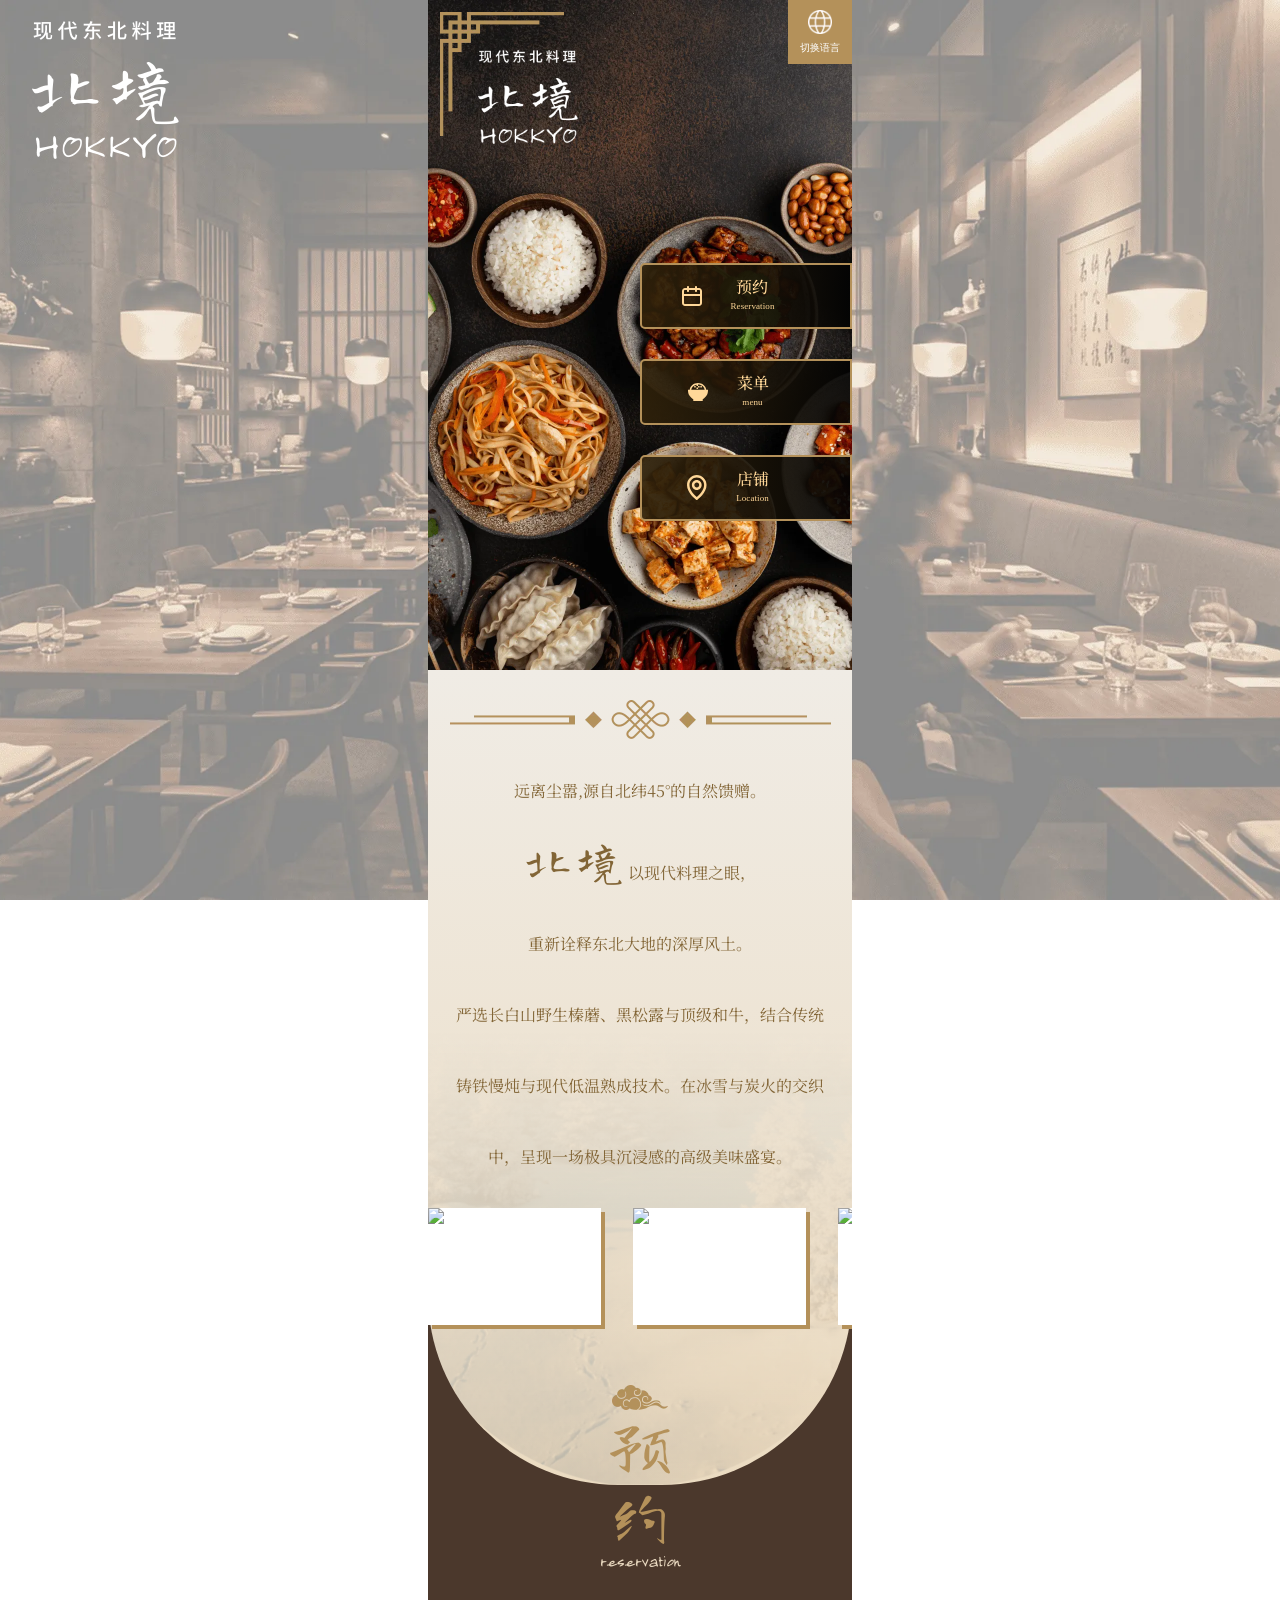
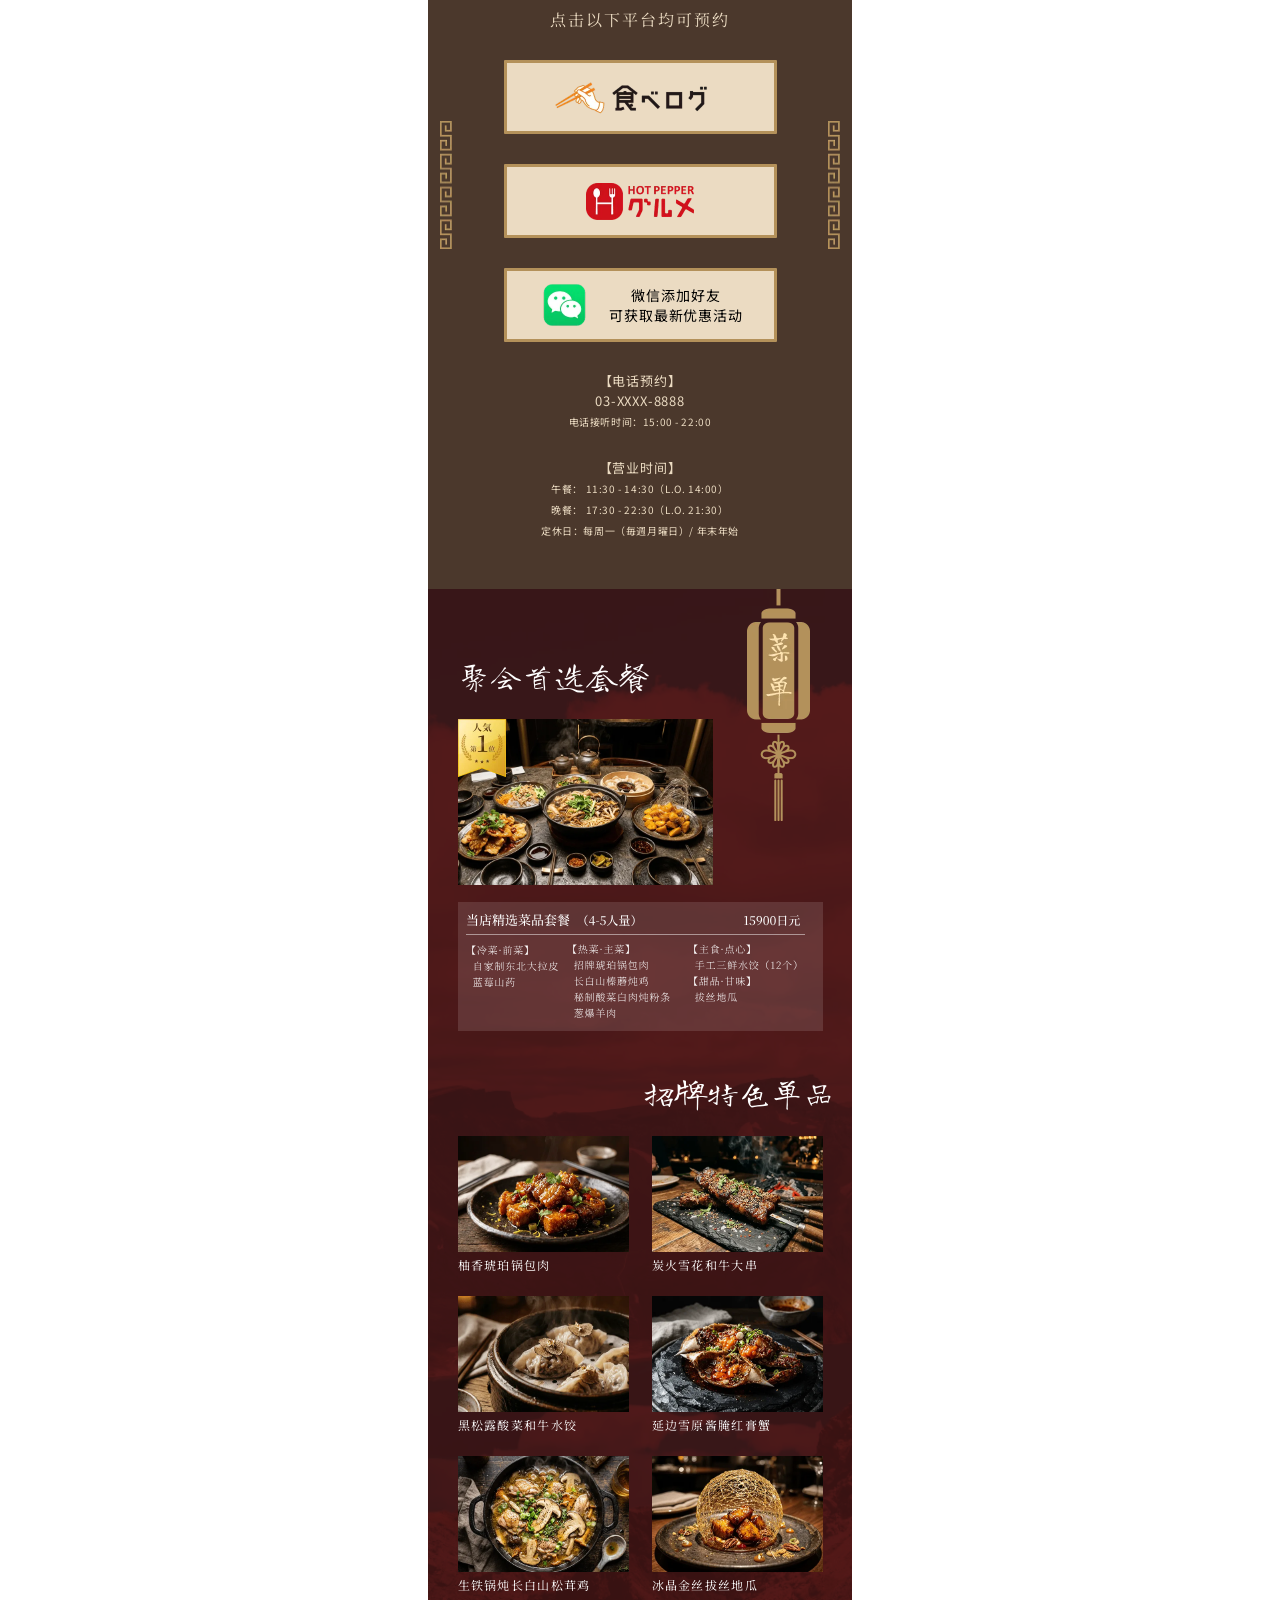
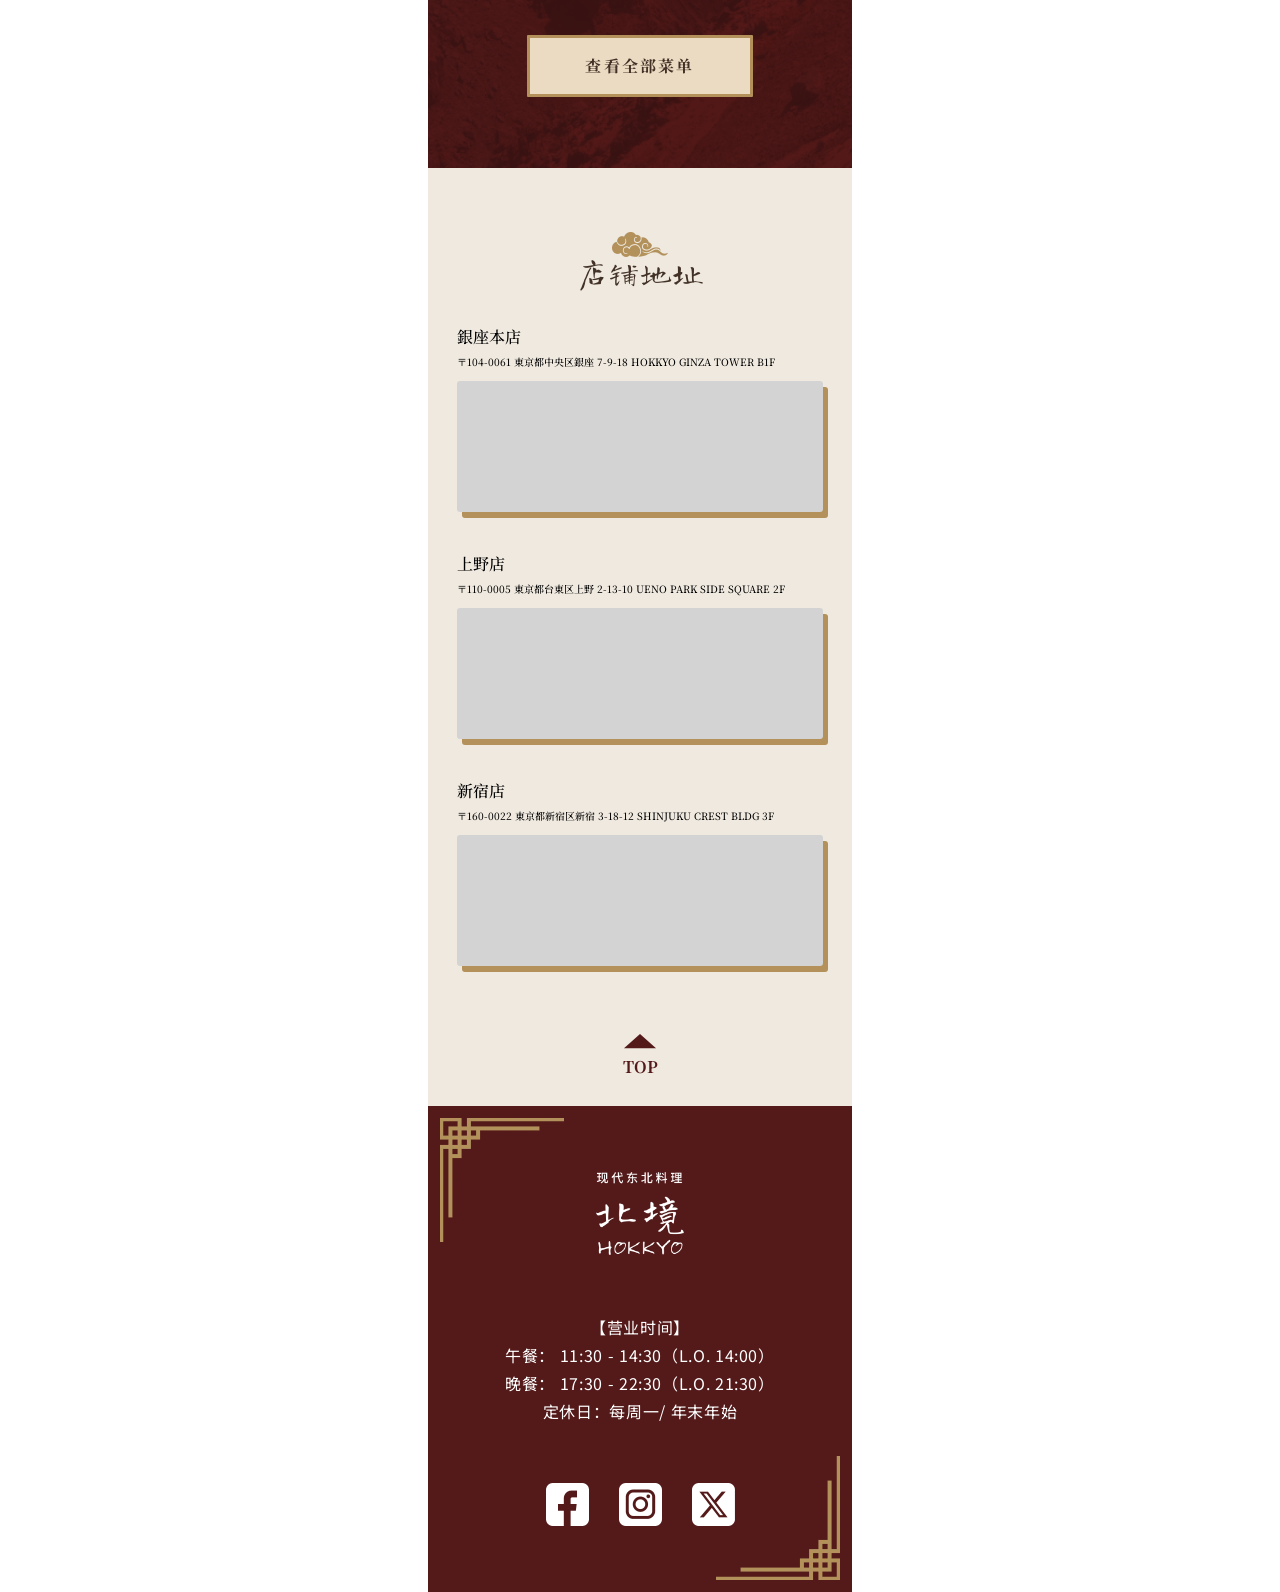
==== index.html @ d7de3143 "Add files via upload" ====
<!DOCTYPE html>
<html lang="cn">
<head>
    <meta charset="utf-8">
    <meta name="viewport" content="width=device-width, initial-scale=1.0">
    <!--------------fonts------------------->
    <link rel="preconnect" href="https://fonts.googleapis.com">
    <link rel="preconnect" href="https://fonts.gstatic.com" crossorigin>
    <link
        href="https://fonts.googleapis.com/css2?family=Long+Cang&family=Noto+Sans+SC:wght@100..900&family=Noto+Serif+SC:wght@200..900&family=Yuji+Syuku&display=swap"
        rel="stylesheet">
    <!--------------StyleSheet------------------->
    <link rel="stylesheet" href="style.css">
</head>

<body>
    <img class="main_logo" src="img/logo.webp">
    <button class="hamburger_button" type="button" aria-controls="nav_menu" aria-expanded="false">
        <img src="img/hamberger_open.svg" alt="打开导航菜单">
    </button>
    <main class="main" id="main">
        <section class="kv">
            <img class="deco_frame" src="img/deco_frame.webp">
            <img class="logo" src="img/logo.webp">
            <button class="lang_change" type="button" aria-label="切换语言">
                <img src="img/language.webp" alt="">
                <span data-i18n="languageToggle">切换语言</span>
            </button>
            <ul class="nav_menu" id="nav_menu">
                <li class="nav">
                    <a href="#reservation">
                        <img src="img/icon_reservation.svg">
                        <p data-i18n="navReservation">预约<br>
                            <span>Reservation</span>
                        </p>
                    </a>
                </li>
                <li class="nav">
                    <a href="#menu">
                        <img src="img/icon_menu.svg">
                        <p data-i18n="navMenu">菜单<br>
                            <span>menu</span>
                        </p>
                    </a>
                </li>
                <li class="nav">
                    <a href="#location">
                        <img src="img/icon_location.svg">
                        <p data-i18n="navLocation">店铺<br>
                            <span>Location</span>
                        </p>
                    </a>
                </li>
            </ul>
        </section>
        <section class="intro">
            <img class="intro_top_deco" src="img/deco_ribbon.webp">
            <p class="intro_text" data-i18n="introText">
                远离尘嚣,源自北纬45°的自然馈赠。<br>
                <span>北境</span>以现代料理之眼，<br>
                重新诠释东北大地的深厚风土。<br>
                严选长白山野生榛蘑、黑松露与顶级和牛，结合传统铸铁慢炖与现代低温熟成技术。在冰雪与炭火的交织中，呈现一场极具沉浸感的高级美味盛宴。
            </p>
            <div class="scroll_img_wrapper">
                <div class="scroll_img_group">
                    <div class="scroll_img">
                       <img src="menu_img/1_2.webp">
                    </div>
                    <div class="scroll_img">
                        <img src="menu_img/3_2.webp">
                    </div>
                    <div class="scroll_img">
                        <img src="menu_img/4_1.webp">
                    </div>
                    <div class="scroll_img">
                        <img src="menu_img/5_1.webp">
                    </div>
                    <div class="scroll_img">
                        <img src="menu_img/5_2.webp">
                    </div>
                    <div class="scroll_img">
                        <img src="menu_img/1_3.webp">
                    </div>
                </div>
            </div>
        </section>
        <section class="reservation" id="reservation">
            <div class="reservation_title">
                <img src="img/deco_cloud.webp">
                <h2 data-i18n="reservationTitle">
                    预<br>
                    约
                </h2>
                <p>reservation</p>
            </div>
            <p class="additional_text" data-i18n="reservationHint">
                点击以下平台均可预约
            </p>
            <ul class="reservation_btn_wrapper">
                <li class="reservation_btn" id="tabelog_btn">
                    <a href="">
                        <img src="img/tablog.webp">
                    </a>
                </li>
                <li class="reservation_btn" id="hotpepper_btn">
                    <a href="">
                        <img src="img/hotpepper.webp">
                    </a>
                </li>
                <li class="reservation_btn" id="wechat_btn">
                    <a href="">
                        <img src="img/wechat.webp">
                        <p data-i18n="wechatHint"> 微信添加好友<br>
                            可获取最新优惠活动</p>
                    </a>
                </li>
            </ul>
            <p class="tel_reservation" data-i18n="phoneReservation">
                【电话预约】<br>
                03-XXXX-8888<br>
                <span>电话接听时间：15:00 - 22:00</span>
            </p>
            <p class="time_reservation" data-i18n="businessHours">
                【营业时间】<br>
                <span>
                    午餐： 11:30 - 14:30（L.O. 14:00）<br>
                    晚餐： 17:30 - 22:30（L.O. 21:30）<br>
                    定休日：每周一（毎週月曜日）/ 年末年始</span>
            </p>
            <img class="reservation_deco_line" id="reservation_deco_line_1" src="img/deco_line.webp">
            <img class="reservation_deco_line" id="reservation_deco_line_2" src="img/deco_line.webp">

        </section>
        <section class="menu" id="menu">
            <div class="menu_course">
                <img class="menu_deco_title" src="img/deco_menu.webp">
                <h2 data-i18n="courseTitle">聚会首选套餐</h2>
                <div class="course_img">
                    <img class="hot_mark" src="img/hot-mark.webp">
                </div>
                <img class="course_info" src="img/course_info.svg" draggable="false">
            </div>
            <div class="menu_single">
                <h2 data-i18n="singleTitle">招牌特色单品</h2>
                <div class="menu_single_grid">
                    <div class="single_items">
                        <img src="img/menu_1.webp">
                        <p data-i18n="dishGuobao">柚香琥珀锅包肉</p>
                    </div>
                    <div class="single_items">
                        <img src="img/menu_2.webp">
                        <p data-i18n="dishWagyuSkewer">炭火雪花和牛大串</p>
                    </div>
                    <div class="single_items">
                        <img src="img/menu_3.webp">
                        <p data-i18n="dishTruffleDumplings">黑松露酸菜和牛水饺</p>
                    </div>
                    <div class="single_items">
                        <img src="img/menu_4.webp">
                        <p data-i18n="dishCrab">延边雪原酱腌红膏蟹</p>
                    </div>
                    <div class="single_items">
                        <img src="img/menu_5.webp">
                        <p data-i18n="dishMatsutakeChicken">生铁锅炖长白山松茸鸡</p>
                    </div>
                    <div class="single_items">
                        <img src="img/menu_6.webp">
                        <p data-i18n="dishSweetPotato">冰晶金丝拔丝地瓜</p>
                    </div>
                </div>
            </div>
            <a href="menu.html" class="all_menu_btn" data-i18n="allMenu">
                查看全部菜单
            </a>
        </section>
        <section class="location" id="location">
            <div class="location_title">
                <img src="img/deco_cloud.webp">
                <h2 data-i18n="locationTitle">店铺地址</h2>
            </div>
            <div class="map_wrapper">
                <h3> 銀座本店</h3>
                <p>〒104-0061 東京都中央区銀座 7-9-18 HOKKYO GINZA TOWER B1F</p>
                <iframe
                    src="https://www.google.com/maps/embed?pb=!1m18!1m12!1m3!1d3241.1658819988124!2d139.7632113253673!3d35.67291728043139!2m3!1f0!2f0!3f0!3m2!1i1024!2i768!4f13.1!3m3!1m2!1s0x60188be430b7d8a7%3A0x627e0378194afc29!2s3-ch%C5%8Dme-4%20Ginza%2C%20Chuo%20City%2C%20Tokyo%20104-0061!5e0!3m2!1szh-CN!2sjp!4v1787284113752!5m2!1szh-CN!2sjp"
                    width="600" height="450" style="border:0;" allowfullscreen="" loading="lazy"
                    referrerpolicy="strict-origin-when-cross-origin"></iframe>
            </div>
            <div class="map_wrapper">
                <h3>上野店</h3>
                <p>〒110-0005 東京都台東区上野 2-13-10 UENO PARK SIDE SQUARE 2F</p>
                <iframe
                    src="https://www.google.com/maps/embed?pb=!1m18!1m12!1m3!1d3239.652734395932!2d139.77039387536908!3d35.710162328384925!2m3!1f0!2f0!3f0!3m2!1i1024!2i768!4f13.1!3m3!1m2!1s0x60188e9e214fc825%3A0x9a84b181bede8806!2s2-ch%C5%8Dme-13-10%20Ueno%2C%20Taito%20City%2C%20Tokyo%20110-0005!5e0!3m2!1szh-CN!2sjp!4v1787284267360!5m2!1szh-CN!2sjp"
                    width="600" height="450" style="border:0;" allowfullscreen="" loading="lazy"
                    referrerpolicy="strict-origin-when-cross-origin"></iframe>
            </div>
            <div class="map_wrapper">
                <h3>新宿店</h3>
                <p>〒160-0022 東京都新宿区新宿 3-18-12 SHINJUKU CREST BLDG 3F</p>
                <iframe
                    src="https://www.google.com/maps/embed?pb=!1m18!1m12!1m3!1d3240.3789470138076!2d139.69987137536825!3d35.69229132936698!2m3!1f0!2f0!3f0!3m2!1i1024!2i768!4f13.1!3m3!1m2!1s0x60188cda192a01ab%3A0xf71727836378e3b6!2s3-ch%C5%8Dme-18%20Shinjuku%2C%20Shinjuku%20City%2C%20Tokyo%20160-0022!5e0!3m2!1szh-CN!2sjp!4v1787284335472!5m2!1szh-CN!2sjp"
                    width="600" height="450" style="border:0;" allowfullscreen="" loading="lazy"
                    referrerpolicy="strict-origin-when-cross-origin"></iframe>
            </div>
                    <a href="#main" class="top_btn" id="top_btn_1">
            <svg xmlns="http://www.w3.org/2000/svg" width="33" height="15" viewBox="0 0 33 15" fill="none">
                <path d="M16.0215 0L32.043 14.25H1.52588e-05L16.0215 0Z" fill="#541A1A" />
            </svg>
            TOP
        </a>
        </section>
        <footer class="footer" id="footer">
            <img class="footer_logo" src="img/logo.webp">
            <p data-i18n="footerHours">【营业时间】<br>
                午餐： 11:30 - 14:30（L.O. 14:00）<br>
                晚餐： 17:30 - 22:30（L.O. 21:30）<br>
                定休日：每周一/ 年末年始</p>
            <div class="footer_icon_btn">
                <a href="">
                    <img src="img/facebook.webp">
                </a>
                <a href="">
                    <img src="img/ins.webp">
                </a>
                <a href="">
                    <img src="img/x.webp">
                </a>
            </div>
            <img class="footer_deco_frame" id="footer_deco_frame_1" src="img/deco_frame.webp">
            <img class="footer_deco_frame" id="footer_deco_frame_2" src="img/deco_frame.webp">
        </footer>
    </main>
    <script src="script.js">
    </script>
</body>

</html>
---- style.css ----
* {
    scroll-behavior: smooth;
}

body {
    margin: 0;
    padding: 0;
    width: 100%;
    height: 100vh;
    background-image: url('./img/main_bg.webp');
    background-position: center;
    background-repeat: no-repeat;
    background-size: cover;
    background-attachment: fixed;
}

.main_logo {
    width: 146.6px;
    position: fixed;
    z-index: 999;
    top: calc(24vw/14.4);
    left: calc(36vw/14.4);
}
@media screen and (max-width:800px){
    .main_logo{
        display: none;
    }
}

@media screen and (max-width:500px) {
    body {
        width: 424px;
        background: none;
        zoom: calc(100vw / 424px);
    }
}

.main {
    position: relative;
    margin: 0 auto;
    width: 424px;
    overflow: hidden;
    background-color: #4B382C;
    ;
}

.kv {
    width: 424px;
    height: 670px;
    background-image: url('./img/kv.webp');
    background-position: center;
    background-repeat: no-repeat;
    background-size: cover;
    position: relative;
}

.deco_frame {
    width: 124px;
    margin: 12px 0 0 12px;
}

.logo {
    position: absolute;
    width: 100px;
    top: 50px;
    left: 50px;
}

.lang_change {
    position: absolute;
    width: 64px;
    height: 64px;
    top: 0;
    right: 0;
    background-color: #B4915A;
}

.lang_change {
    position: absolute;
    top: 0;
    right: 0;
    width: 64px;
    height: 64px;
    background-color: #B4915A;
    color: #fff;
    display: flex;
    flex-direction: column;
    align-items: center;
    justify-content: center;
    gap: 7px;
    font-size: 10px;
    padding: 0;
    border: 0;
    font-family: inherit;
    cursor: pointer;
}

.lang_change img {
    width: 24px;
}

.hamburger_button {
    position: fixed;
    top: 12px;
    right: 12px;
    z-index: 1001;
    width: 57px;
    height: 61px;
    padding: 0;
    border: 0;
    background: transparent;
    cursor: pointer;
    opacity: 0;
    visibility: hidden;
    pointer-events: none;
    transform: translateY(-80px);
    transition: opacity 0.35s ease, transform 0.35s ease, visibility 0s linear 0.35s;
}

.hamburger_button.is-visible {
    opacity: 1;
    visibility: visible;
    pointer-events: auto;
    transform: translateY(0);
    transition-delay: 0s;
}

.hamburger_button img {
    display: block;
    width: 100%;
    height: 100%;
}

.hamburger_button:focus-visible {
    outline: 2px solid #EBDBC2;
    outline-offset: 4px;
}

/*---------------------
--------nav_menu-------*/
.nav_menu {
    position: absolute;
    right: 0;
    display: flex;
    flex-direction: column;
    align-items: end;
    justify-content: center;
    gap: 30px;
    margin: 123px 0 0;
    padding: 0;
    list-style: none;
}

.nav_menu.is-fixed-open {
    position: fixed;
    top: calc(var(--nav-menu-top, 123px) - 150px);
    right: 0;
    z-index: 1000;
    margin: 0;
}

.nav a {
    display: flex;
    align-items: center;
    justify-content: center;
    text-decoration: none;
    gap: 29px;
    width: 208px;
    height: 62px;
    border-radius: 5px 0 0 5px;
    border: 2px solid #B4915A;
    background: linear-gradient(90deg, rgba(47, 33, 10, 0.92) 0%, rgba(4, 4, 4, 0.92) 100%);
}

.nav img {
    width: 20px;
}

.nav p {
    margin-right: 36px;
    color: #FFD798;
    font-family: "Noto Serif SC";
    font-size: 16px;
    font-weight: 500;
    line-height: 1em;
    text-align: center;
}

.nav p span {
    font-family: "Noto Sans JP";
    font-size: 9px;
    font-weight: 400;
    letter-spacing: 0.09px;
}

@media screen and (min-width: 501px) {
    .hamburger_button {
        right: calc(50% - 200px);
    }

    .nav_menu.is-fixed-open {
        right: calc(50% - 212px);
    }
}

/*---------------------
---------intro--------*/
.intro {
    width: 100%;
    height: 815.12px;
    border-radius: 0 0 190px 190px;
    background-image: linear-gradient(180deg, #F0ECE5 0%, #EBDBC1 100%), url('./img/intro_bg.webp');
    background-size: contain;
    background-position: bottom;
    background-repeat: no-repeat;
    background-blend-mode: multiply;
    display: flex;
    flex-direction: column;
    align-items: center;
    justify-content: center;
    position: relative;
}

.intro_top_deco {
    width: 381px;
}

.intro_text {
    display: block;
    width: 370px;
    color: #826536;
    text-align: center;
    font-family: "Noto Serif SC";
    font-size: 16px;
    font-weight: 400;
    line-height: 71px;
}

.intro_text span {
    font-family: "Long Cang";
    font-size: 48px;
    font-weight: 400;
    letter-spacing: 4.32px;
}

html[lang="ja"] .intro_text span,
html[lang="ja"] .reservation h2,
html[lang="ja"] .menu_course h2,
html[lang="ja"] .menu_single h2,
html[lang="ja"] .location_title h2,
html[lang="ja"] .back_btn,
html[lang="ja"] .menu_list h2 {
    font-family: "Yuji Syuku", serif;
}

/*------------------------------
-----------scroll_img-----------*/
.scroll_img_wrapper {
    display: flex;
    width: max-content;
    align-items: center;
    align-self: flex-start;
    margin-bottom: 130px;
    animation: scroll-images-right 36s linear infinite;
    will-change: transform;
}

.scroll_img_group {
    display: flex;
    align-items: center;
    gap: 32px;
    flex: 0 0 auto;
    padding-right: 32px;
}

@keyframes scroll-images-right {
    from {
        transform: translateX(-50%);
    }

    to {
        transform: translateX(0);
    }
}

@media (prefers-reduced-motion: reduce) {
    .scroll_img_wrapper {
        animation: none;
        transform: translateX(0);
    }
}

.scroll_img {
    display: block;
    width: 173px;
    height:117.352px;
    flex-shrink: 0;
    background: #fff;
    box-shadow: 4px 4px 0 0 #B4915A;
}
.scroll_img img{
   width:173px;
}

/*------------------------------
-----------reservation----------*/
.reservation {
    width: 100%;
    height: 703.88px;
    position: relative;
    display: flex;
    flex-direction: column;
    align-items: center;
    justify-content: center;
}

.reservation_title {
    position: absolute;
    display: flex;
    flex-direction: column;
    align-items: center;
    justify-content: center;
    gap: 0;
    top: -100px;
}

.reservation_title img {
    width: 56px;
}

.reservation h2 {
    color: #B4915A;
    text-align: center;
    font-family: "Long Cang";
    font-size: 64px;
    font-weight: 400;
    line-height: 70px;
    margin: 0;
}

.reservation_title p {
    color: #EBDBC2;
    text-align: center;
    font-family: "Long Cang";
    font-size: 20px;
    font-weight: 400;
    line-height: 20px;
    margin: 0;
}

.additional_text {
    margin-top: 92px;
    color: #EBDBC2;
    text-align: center;
    font-family: "Noto Serif SC";
    font-size: 16px;
    font-weight: 400;
    line-height: 16px;
    letter-spacing: 2.08px;
}

.reservation_btn_wrapper {
    display: flex;
    flex-direction: column;
    align-items: center;
    justify-content: center;
    gap: 30px;
    list-style: none;
    padding: 0;
}

.reservation_btn {
    text-decoration: none;
}

.reservation_btn a {
    display: flex;
    align-items: center;
    justify-content: center;
    width: 267px;
    height: 68px;
    border-radius: 1px;
    border: 3px solid #B4915A;
    background: #EBDBC2;
    text-decoration: none;
    color: #000;
}

#tabelog_btn img {
    width: 157px;
    margin-right: 20px;
}

#hotpepper_btn img {
    width: 108px;
}

#wechat_btn {
    display: flex;
    text-align: center;
    font-family: "Noto Sans SC";
    font-size: 14px;
    font-weight: 400;
    line-height: 20px;
    letter-spacing: 0.84px;
}

#wechat_btn img {
    width: 56px;
    margin-right: 16px;
}

.tel_reservation,
.time_reservation {
    color: #EBDBC2;
    text-align: center;
    font-family: "Noto Sans SC";
    font-size: 13px;
    font-weight: 400;
    line-height: 20px;
    letter-spacing: 0.78px;
}

.tel_reservation span,
.time_reservation span {
    font-size: 10px;
    font-weight: 400;
    line-height: 20px;
    letter-spacing: 0.6px;
}

.reservation_deco_line {
    position: absolute;
    width: 11.912px;
    bottom: 340px;
}

#reservation_deco_line_1 {
    right: 12px;
}

#reservation_deco_line_2 {
    left: 12px;
}

/*------------------------------
-------------menu---------------*/
.menu {
    position: relative;
    width: 100%;
    height: 1095px;
    background-image: url('./img/menu_bg.webp');
    background-color: #541A1A;
    background-position: center;
    background-repeat: no-repeat;
    background-size: cover;
    background-blend-mode: multiply;
    padding: 42px 0;
    display: flex;
    flex-direction: column;
    align-items: center;
    justify-content: center;
    gap: 42px;
}

.menu_deco_title {
    width: 63px;
    position: absolute;
    top: 0;
    right: 42px;
}

.menu_course {
    width: fit-content;
}

.menu_course h2 {
    color: #FFF;
    font-family: "Long Cang";
    font-size: 32px;
    font-weight: 400;
    margin-top: 0;
}

.course_img {
    width: 255px;
    height: 166px;
    background-image: url('./img/menu_course.webp');
    background-position: center;
    background-repeat: none;
    background-size: contain;
}

.hot_mark {
    width: 52px;
}

.course_info {
    margin-top: 17px;
    width: 365px;
}

.menu_single {
    width: 100%;
    padding: 0;
    margin: 0;
    display: flex;
    flex-direction: column;
    align-items: center;
    justify-content: center;
}

.menu_single h2 {
    width: 100%;
    display: flex;
    justify-content: flex-end;
    margin-right: 34px;
    color: #FFF;
    font-family: "Long Cang";
    font-size: 32px;
    font-weight: 400;
    margin-top: 0;
}

.menu_single_grid {
    display: grid;
    grid-template-columns: repeat(2, 1fr);
    gap: 23px;
}

.single_items {
    position: relative;
}

.single_items img {
    width: 171px;
}

.single_items p {
    margin: 0;
    color: #FFF;
    font-family: "Noto Serif SC";
    font-size: 12px;
    font-weight: 400;
    letter-spacing: 1.32px;
}

.all_menu_btn {
    display: flex;
    align-items: center;
    justify-content: center;
    text-decoration: none;
    width: 219.882px;
    height: 56px;
    border-radius: 1px;
    border: 3px solid #B4915A;
    background: #EBDBC2;
    color: #423126;
    text-align: center;
    font-family: "Noto Serif SC";
    font-size: 16px;
    font-weight: 700;
    line-height: 16px;
    letter-spacing: 2.24px;
}

/*------------------------------
-------------location-----------*/
.location {
    display: flex;
    flex-direction: column;
    align-items: center;
    justify-content: center;
    gap: 36px;
    width: 100%;
    background: #EFE9DF;
}

.location_title {
    margin-top:64px;
    display: flex;
    flex-direction: column;
    align-items: center;
    justify-content: center;
}

.location_title img {
    width: 56px;
}

.location_title h2 {
    color: #423126;
    font-family: "Long Cang";
    font-size: 32px;
    font-weight: 400;
    margin: 0;
}

.map_wrapper h3 {
    color: #000;
    font-family: "Noto Serif SC";
    font-size: 16px;
    font-weight: 500;
    margin: 0;
}

.map_wrapper p {
    color: #000;
    font-family: "Noto Serif SC";
    font-size: 10px;
    font-weight: 500;
    margin: 6px 0 12px 0;
}

.map_wrapper iframe {
    width: 366px;
    height: 131px;
    border-radius: 3px;
    background: url(<path-to-image>) lightgray 50% / cover no-repeat;
    box-shadow: 5px 6px 0 0 #B4915A;
}

/*------------------------------
-------------Footer-----------*/
.footer {
    position: relative;
    display: flex;
    flex-direction: column;
    align-items: center;
    justify-content: center;
    gap: 42px;
    width: 424px;
    height: 486px;
    background: #541A1A;
}

.footer_logo {
    width: 88.27px;
}

.footer p {
    display: block;
    color: #FFF;
    text-align: center;
    font-family: "Noto Sans SC";
    font-size: 16px;
    font-weight: 400;
    line-height: 28px;
    letter-spacing: 0.64px;
}

.footer_icon_btn {
    display: flex;
    align-items: center;
    justify-content: center;
    gap: 30px;
}

.footer_icon_btn a {
    width: 43px;
    height: 43px;
}

.footer_icon_btn a img {
    width: 100%;
}

.footer_deco_frame {
    position: absolute;
    width: 124px;
}

#footer_deco_frame_1 {
    top: 12px;
    left: 12px;
}

#footer_deco_frame_2 {
    bottom: 12px;
    right: 12px;
    transform: rotate(180deg);
}

/*-------------------------------
-----------menu_page------------*/
#menu_main {
    position: relative;
    background-image: url('./img/menu_bg.webp');
    background-color: #541A1A;
    background-position: center;
    background-repeat: no-repeat;
    background-size: cover;
    background-blend-mode: multiply;
    padding-bottom: 64px;
}

.back_btn {
    position: fixed;
    z-index: 999;
    display: flex;
    flex-direction: column;
    align-items: center;
    justify-content: center;
    color: #EBDBC2;
    font-family: "Long Cang";
    font-size: 20px;
    font-weight: 400;
    text-decoration: none;
    margin: 35px 0 0 28px;
}

.back_btn img {
    width: 62px;
}

.menu_wrapper {
    width: 90%;
    margin: 0 auto;
    display: flex;
    flex-direction: column;
    align-items: center;
    justify-content: center;
    gap: 64px;
    margin-top: 102px;
}

.menu_list h2 {
    width: 100%;
    color: #FFF;
    font-family: "Long Cang";
    font-size: 32px;
    font-weight: 400;
    margin-top: 0;
}

.hot_label {
    position: absolute;
    top: 3px;
    left: 3px;
    display: flex;
    align-items: center;
    justify-content: center;
    color: #FFF;
    font-family: "Noto Serif SC";
    font-size: 10px;
    font-weight: 600;
    letter-spacing: 3.6px;
    width: 58px;
    height: 17.288px;
    border-radius: 3px;
    border: 1px solid #8A5606;
    background: linear-gradient(90deg, rgba(255, 221, 167, 0.92) 0%, rgba(154, 108, 55, 0.92) 100%);
}

.top_btn {
    width:100px;
    height:100px;
    display: flex;
    flex-direction: column;
    align-items: center;
    justify-content: center;
    gap:6px;
    color: #EBDBC2;
    font-family: "Noto Serif SC";
    font-size: 16px;
    font-weight: 700;
    text-decoration:none;
    margin:68px auto;
}
.menu_logo{
    display:block;
    width:88.27px;
    margin:0 auto;
}
#top_btn_1{
     color: #541A1A;   
     margin:0;
}
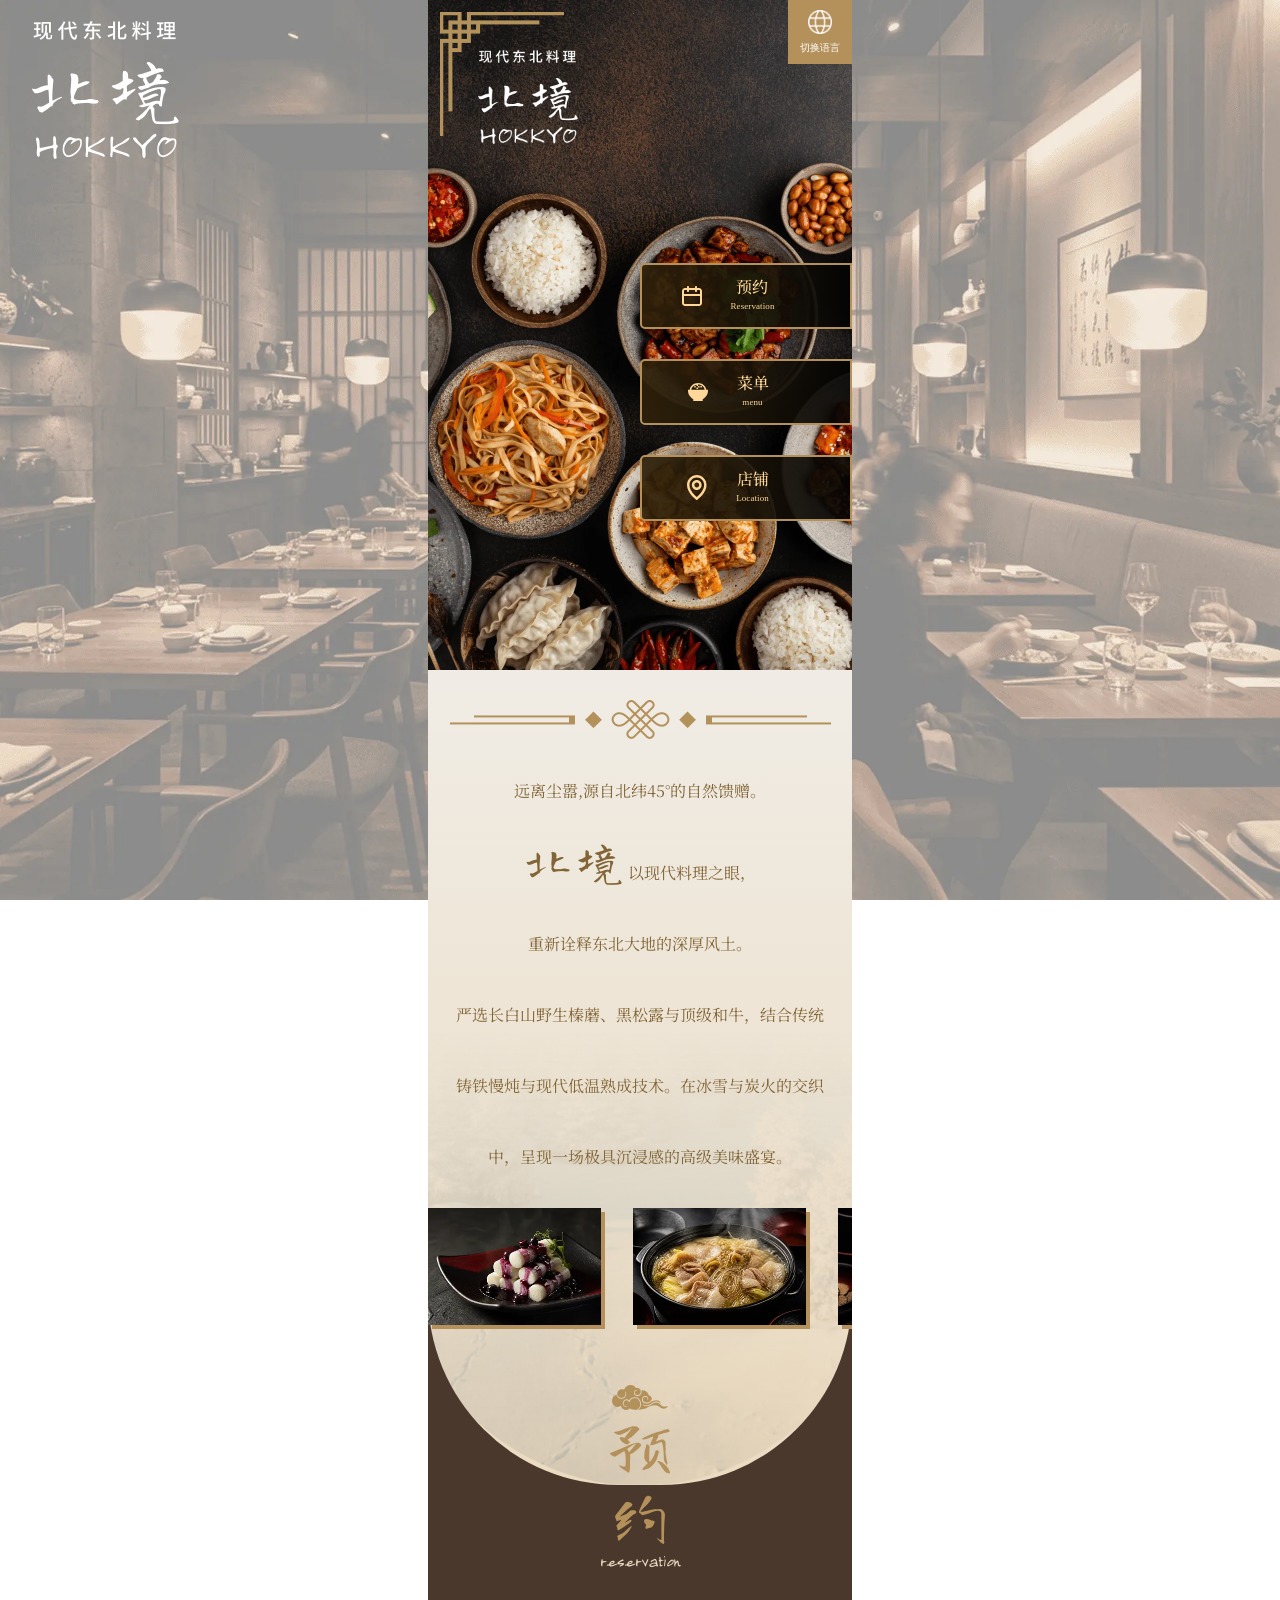
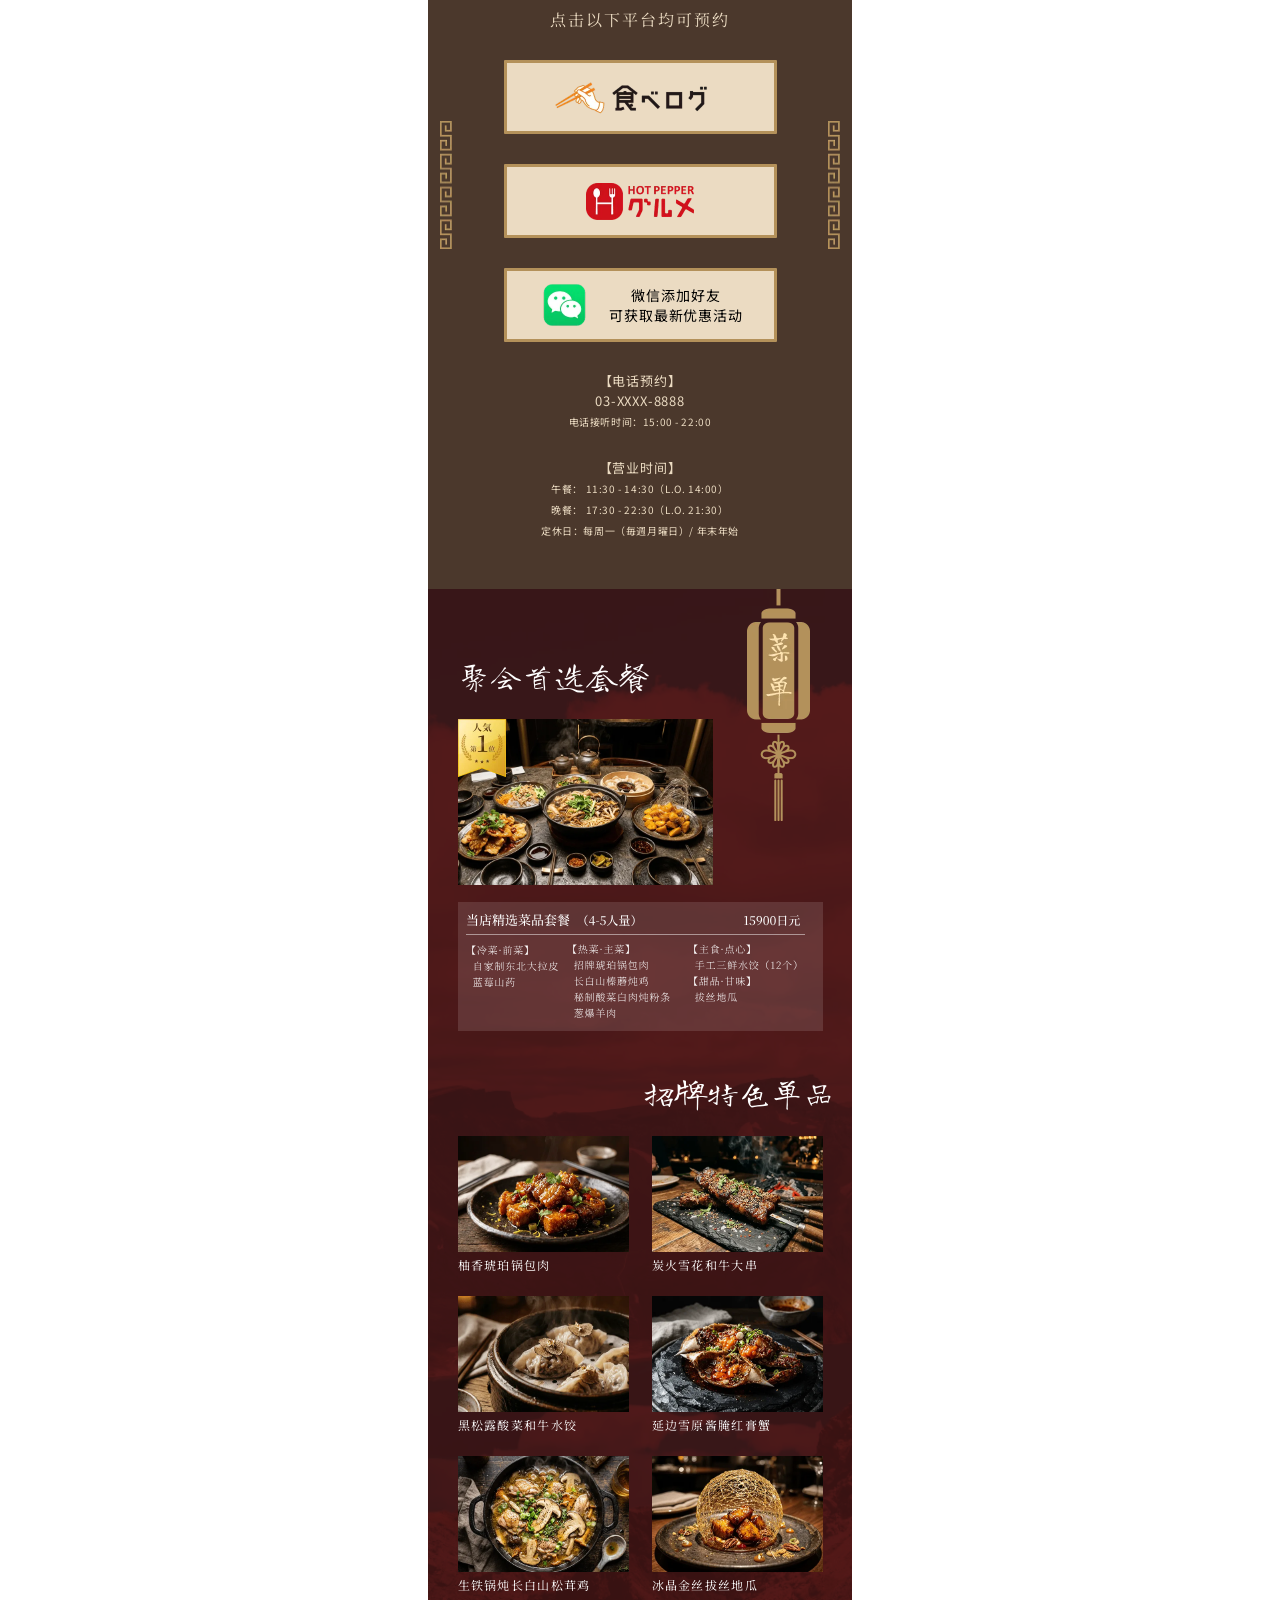
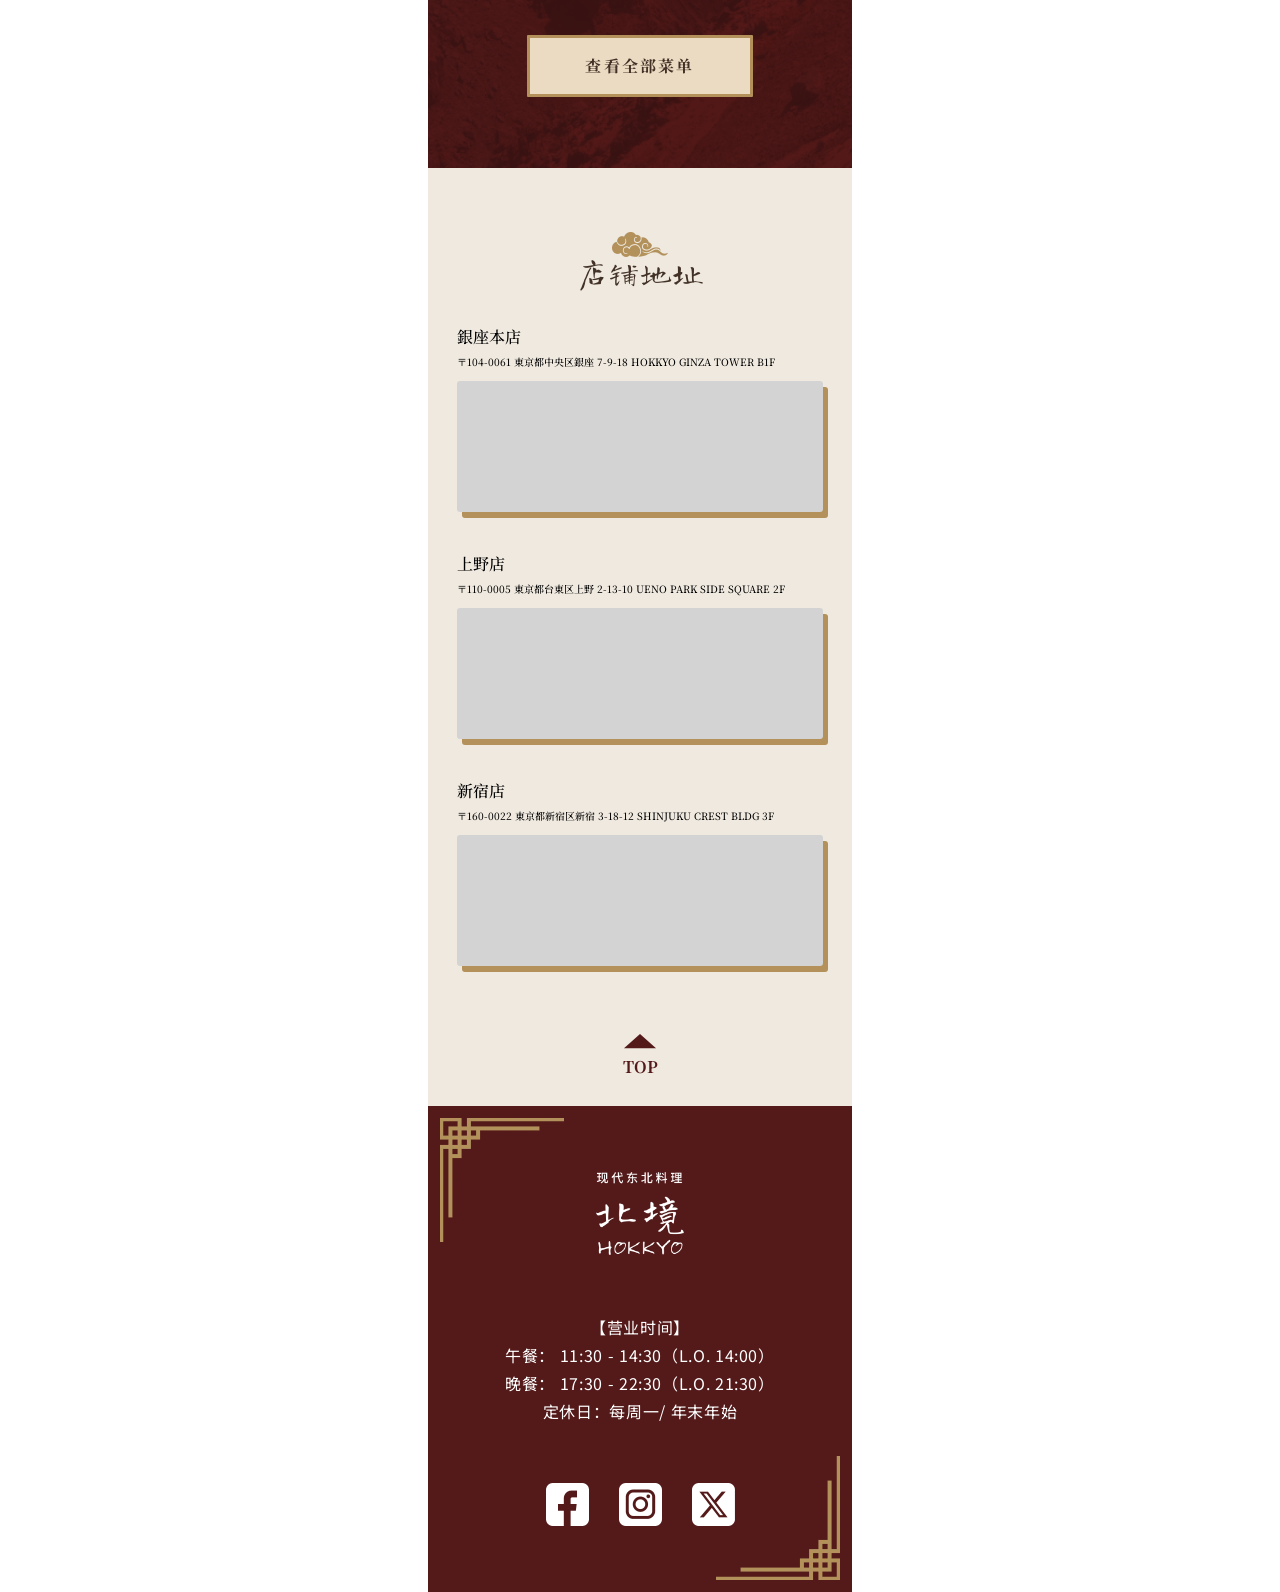
==== commit cdf0da98: "Add files via upload" ====
--- a/index.html
+++ b/index.html
@@ -15,8 +15,9 @@
 
 <body>
     <img class="main_logo" src="img/logo.webp">
-    <button class="hamburger_button" type="button" aria-controls="nav_menu" aria-expanded="false">
-        <img src="img/hamberger_open.svg" alt="打开导航菜单">
+    <button class="hamburger_button" type="button" aria-controls="nav_menu" aria-expanded="false" aria-label="打开导航菜单">
+        <img class="hamburger_icon_open" src="img/hamberger_open.svg" alt="">
+        <img class="hamburger_icon_close" src="img/hamberger_close.svg" alt="">
     </button>
     <main class="main" id="main">
         <section class="kv">
--- a/style.css
+++ b/style.css
@@ -28,10 +28,24 @@
 }
 
 @media screen and (max-width:500px) {
+    html,
     body {
-        width: 424px;
+        width: 100%;
+        overflow-x: hidden;
         background: none;
+    }
+
+    .main {
+        margin-left: 0;
+        margin-right: 0;
         zoom: calc(100vw / 424px);
+    }
+
+    .hamburger_button {
+        top: calc(12 / 424 * 100vw);
+        right: calc(12 / 424 * 100vw);
+        width: calc(57 / 424 * 100vw);
+        height: calc(61 / 424 * 100vw);
     }
 }
 
@@ -103,7 +117,7 @@
     position: fixed;
     top: 12px;
     right: 12px;
-    z-index: 1001;
+    z-index: 10000;
     width: 57px;
     height: 61px;
     padding: 0;
@@ -129,6 +143,15 @@
     display: block;
     width: 100%;
     height: 100%;
+}
+
+.hamburger_button .hamburger_icon_close,
+.hamburger_button.is-open .hamburger_icon_open {
+    display: none;
+}
+
+.hamburger_button.is-open .hamburger_icon_close {
+    display: block;
 }
 
 .hamburger_button:focus-visible {
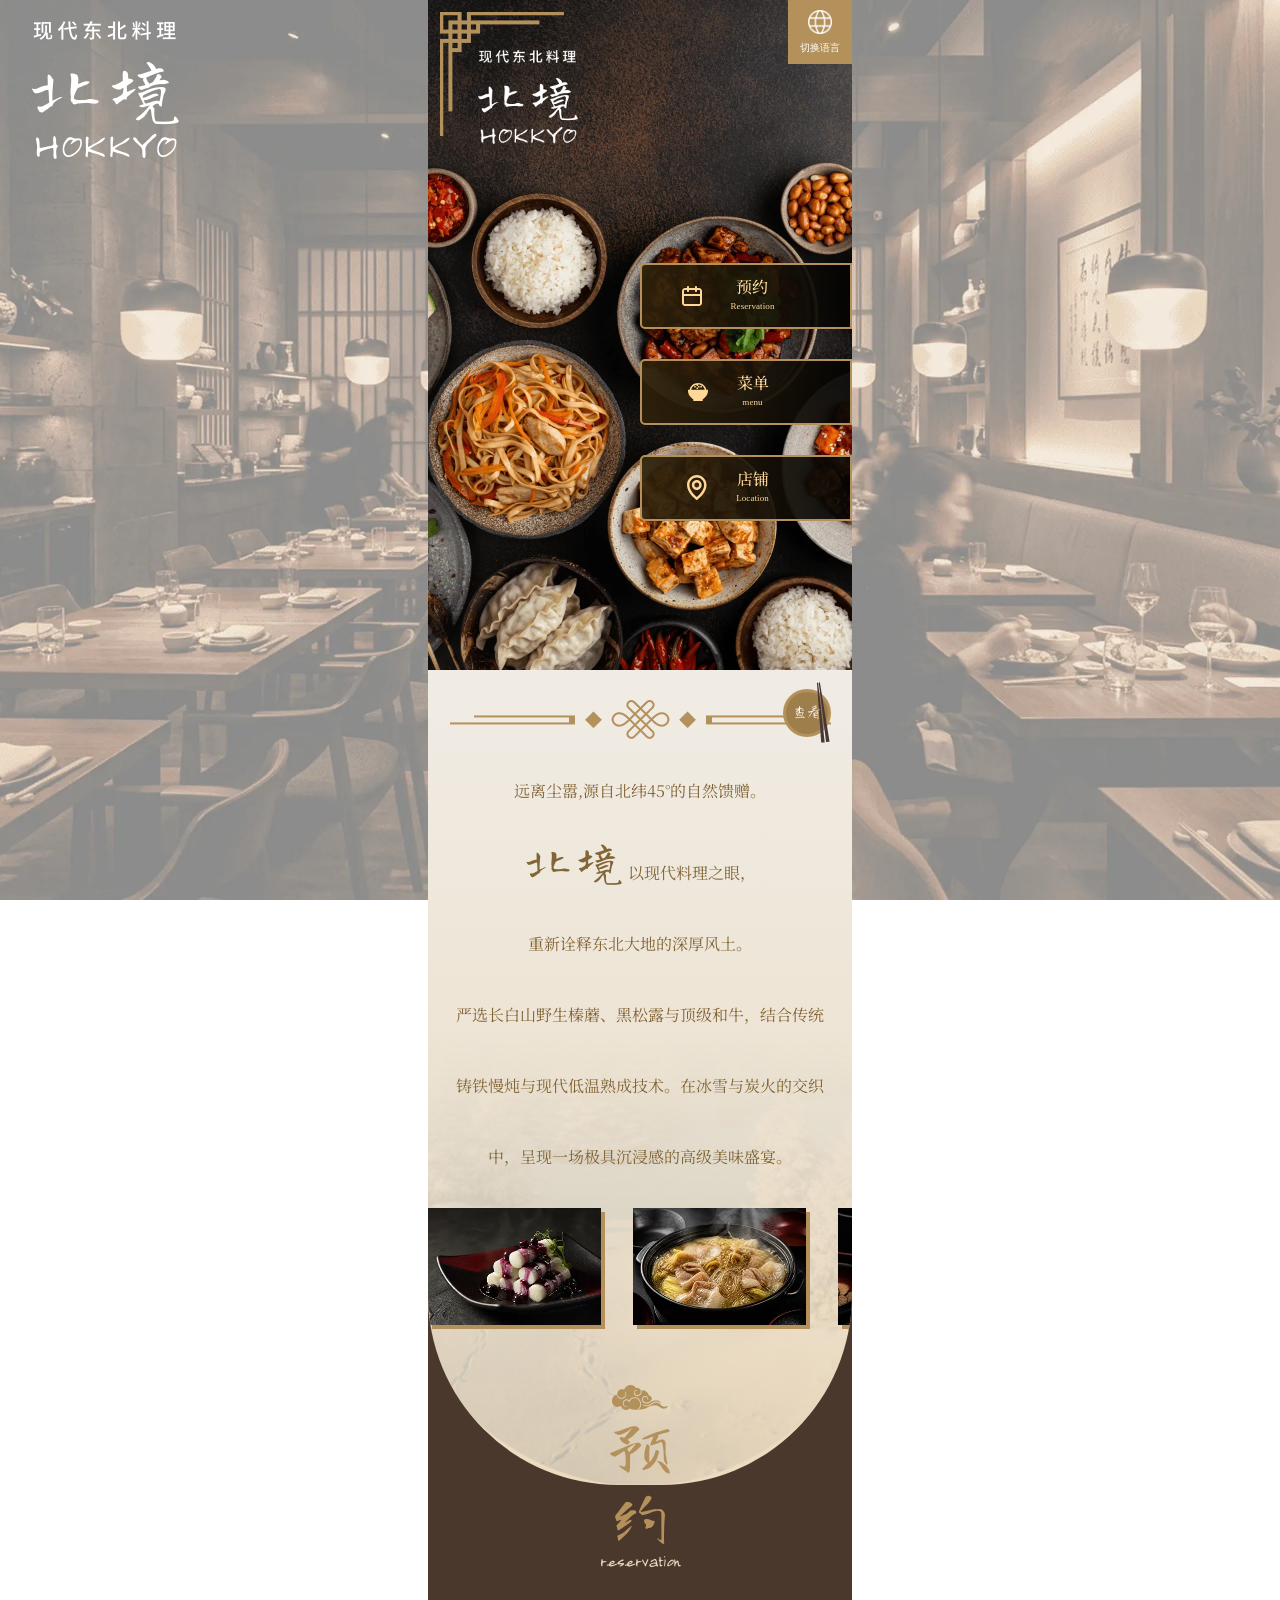
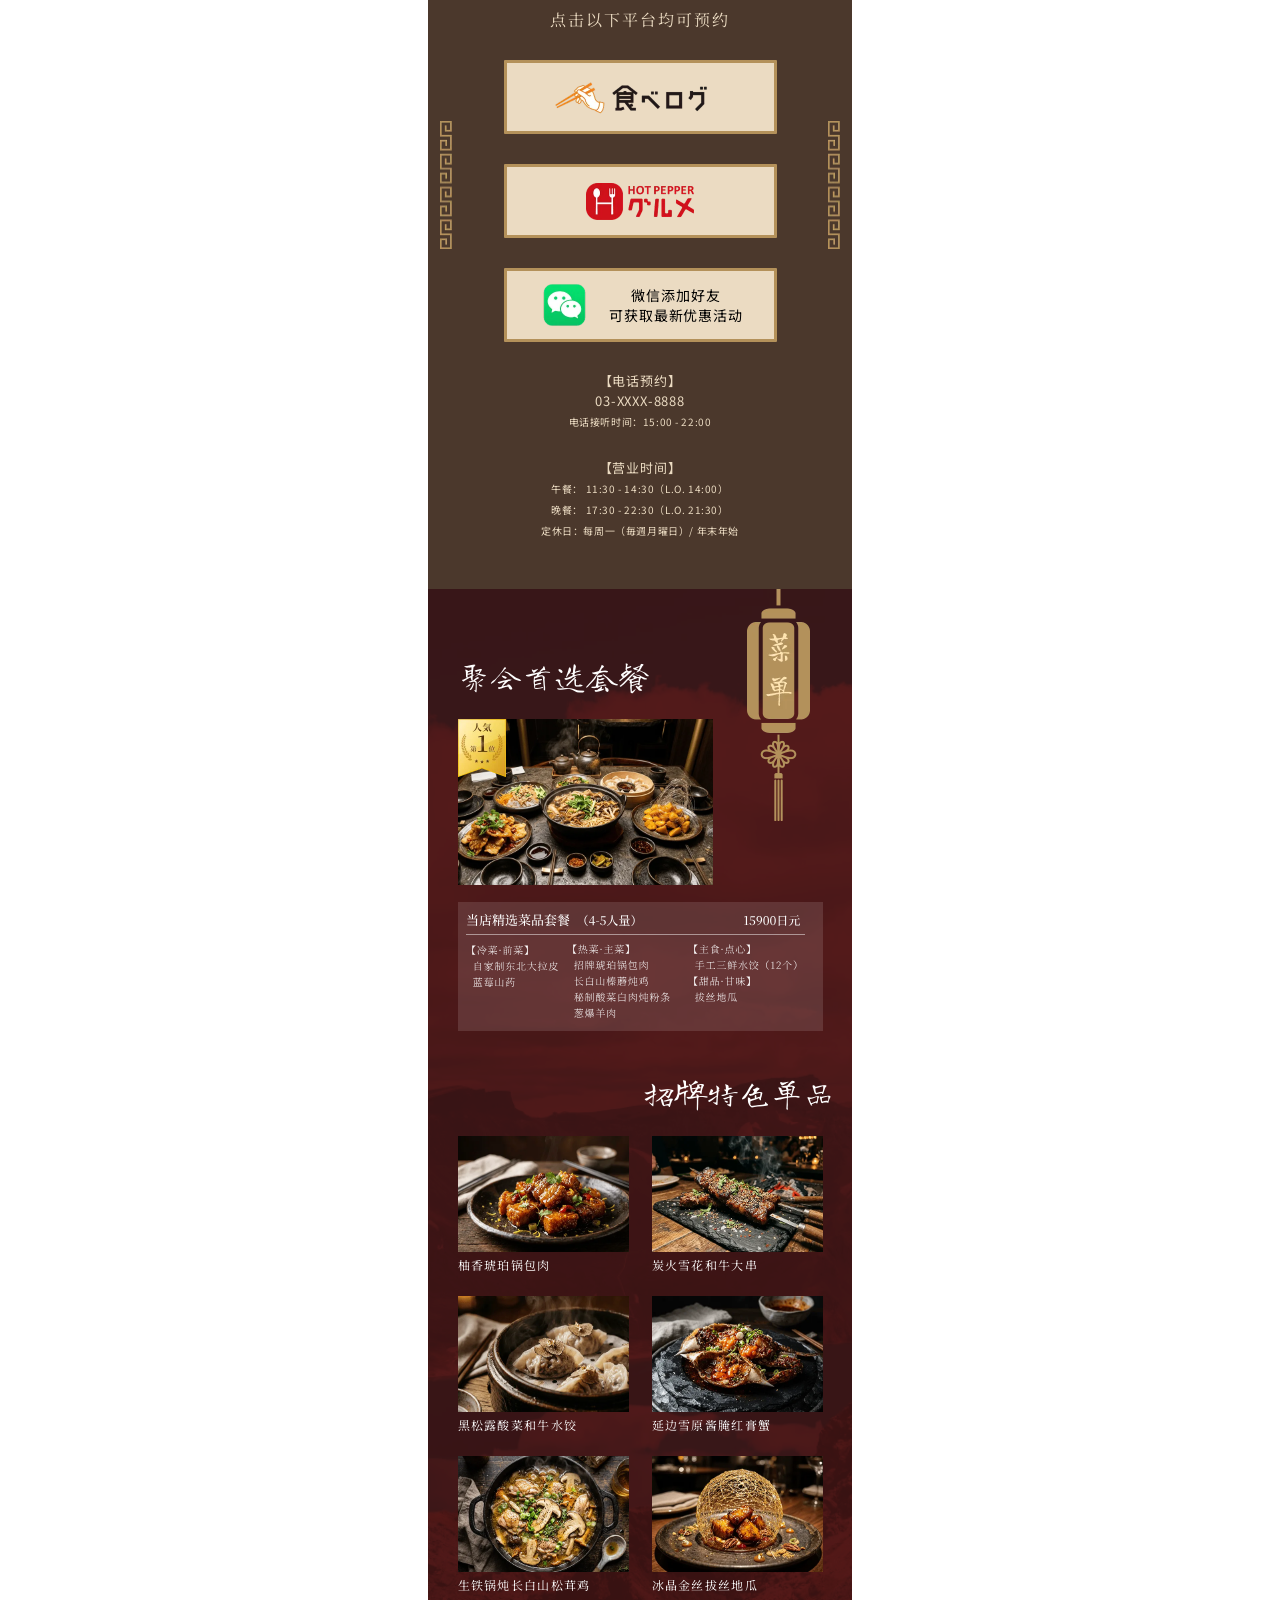
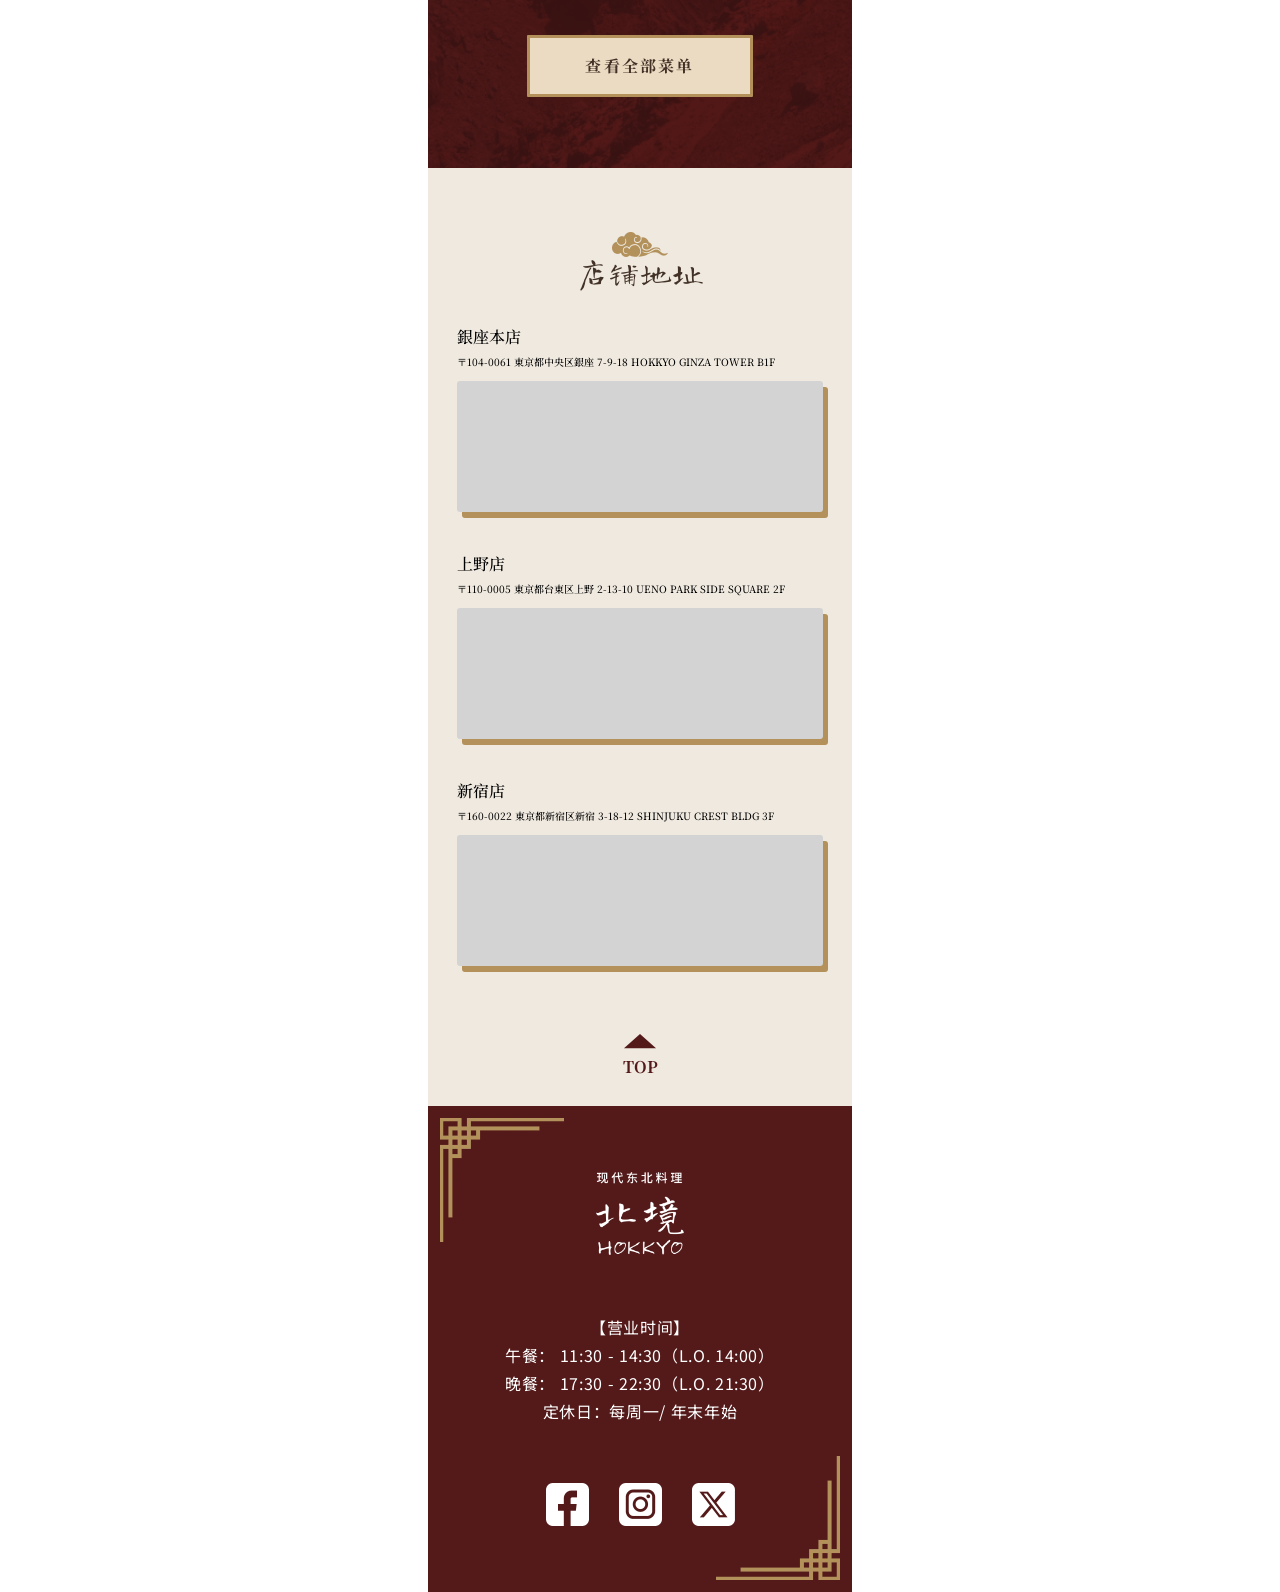
==== commit 5103cd2f: "Add files via upload" ====
--- a/index.html
+++ b/index.html
@@ -15,10 +15,6 @@
 
 <body>
     <img class="main_logo" src="img/logo.webp">
-    <button class="hamburger_button" type="button" aria-controls="nav_menu" aria-expanded="false" aria-label="打开导航菜单">
-        <img class="hamburger_icon_open" src="img/hamberger_open.svg" alt="">
-        <img class="hamburger_icon_close" src="img/hamberger_close.svg" alt="">
-    </button>
     <main class="main" id="main">
         <section class="kv">
             <img class="deco_frame" src="img/deco_frame.webp">
@@ -54,6 +50,39 @@
                 </li>
             </ul>
         </section>
+        <div class="after_kv">
+            <div class="hamburger_sticky">
+                <button class="hamburger_button" type="button" aria-controls="floating_nav_menu" aria-expanded="false" aria-label="打开导航菜单">
+                    <img class="hamburger_icon_open" src="img/hamberger_open.svg" alt="">
+                    <img class="hamburger_icon_close" src="img/hamberger_close.svg" alt="">
+                </button>
+                <ul class="floating_nav_menu" id="floating_nav_menu" aria-hidden="true">
+                    <li class="nav">
+                        <a href="#reservation">
+                            <img src="img/icon_reservation.svg">
+                            <p data-i18n="navReservation">预约<br>
+                                <span>Reservation</span>
+                            </p>
+                        </a>
+                    </li>
+                    <li class="nav">
+                        <a href="#menu">
+                            <img src="img/icon_menu.svg">
+                            <p data-i18n="navMenu">菜单<br>
+                                <span>menu</span>
+                            </p>
+                        </a>
+                    </li>
+                    <li class="nav">
+                        <a href="#location">
+                            <img src="img/icon_location.svg">
+                            <p data-i18n="navLocation">店铺<br>
+                                <span>Location</span>
+                            </p>
+                        </a>
+                    </li>
+                </ul>
+            </div>
         <section class="intro">
             <img class="intro_top_deco" src="img/deco_ribbon.webp">
             <p class="intro_text" data-i18n="introText">
@@ -230,6 +259,7 @@
             <img class="footer_deco_frame" id="footer_deco_frame_1" src="img/deco_frame.webp">
             <img class="footer_deco_frame" id="footer_deco_frame_2" src="img/deco_frame.webp">
         </footer>
+        </div>
     </main>
     <script src="script.js">
     </script>
--- a/style.css
+++ b/style.css
@@ -6,7 +6,7 @@
     margin: 0;
     padding: 0;
     width: 100%;
-    height: 100vh;
+    min-height: 100vh;
     background-image: url('./img/main_bg.webp');
     background-position: center;
     background-repeat: no-repeat;
@@ -31,29 +31,27 @@
     html,
     body {
         width: 100%;
-        overflow-x: hidden;
+        overflow-x: clip;
         background: none;
+    }
+
+    body {
+        height: auto;
     }
 
     .main {
         margin-left: 0;
         margin-right: 0;
-        zoom: calc(100vw / 424px);
+        zoom: var(--mobile-main-scale, 1);
     }
 
-    .hamburger_button {
-        top: calc(12 / 424 * 100vw);
-        right: calc(12 / 424 * 100vw);
-        width: calc(57 / 424 * 100vw);
-        height: calc(61 / 424 * 100vw);
-    }
 }
 
 .main {
     position: relative;
     margin: 0 auto;
     width: 424px;
-    overflow: hidden;
+    overflow: visible;
     background-color: #4B382C;
     ;
 }
@@ -114,7 +112,7 @@
 }
 
 .hamburger_button {
-    position: fixed;
+    position: absolute;
     top: 12px;
     right: 12px;
     z-index: 10000;
@@ -124,19 +122,24 @@
     border: 0;
     background: transparent;
     cursor: pointer;
-    opacity: 0;
-    visibility: hidden;
+}
+
+.after_kv {
+    position: relative;
+}
+
+.hamburger_sticky {
+    position: sticky;
+    top: 0;
+    z-index: 10000;
+    width: 100%;
+    height: 1px;
+    margin-bottom: -1px;
     pointer-events: none;
-    transform: translateY(-80px);
-    transition: opacity 0.35s ease, transform 0.35s ease, visibility 0s linear 0.35s;
-}
-
-.hamburger_button.is-visible {
-    opacity: 1;
-    visibility: visible;
+}
+
+.hamburger_sticky .hamburger_button {
     pointer-events: auto;
-    transform: translateY(0);
-    transition-delay: 0s;
 }
 
 .hamburger_button img {
@@ -174,12 +177,31 @@
     list-style: none;
 }
 
-.nav_menu.is-fixed-open {
-    position: fixed;
-    top: calc(var(--nav-menu-top, 123px) - 150px);
+.floating_nav_menu {
+    position: absolute;
+    top: 109px;
     right: 0;
-    z-index: 1000;
+    z-index: 9999;
+    display: flex;
+    flex-direction: column;
+    align-items: flex-end;
+    gap: 30px;
     margin: 0;
+    padding: 0;
+    list-style: none;
+    opacity: 0;
+    visibility: hidden;
+    pointer-events: none;
+    transform: translateX(20px);
+    transition: opacity 0.3s ease, transform 0.3s ease, visibility 0s linear 0.3s;
+}
+
+.floating_nav_menu.is-open {
+    opacity: 1;
+    visibility: visible;
+    pointer-events: auto;
+    transform: translateX(0);
+    transition-delay: 0s;
 }
 
 .nav a {
@@ -216,16 +238,6 @@
     letter-spacing: 0.09px;
 }
 
-@media screen and (min-width: 501px) {
-    .hamburger_button {
-        right: calc(50% - 200px);
-    }
-
-    .nav_menu.is-fixed-open {
-        right: calc(50% - 212px);
-    }
-}
-
 /*---------------------
 ---------intro--------*/
 .intro {
@@ -242,6 +254,7 @@
     align-items: center;
     justify-content: center;
     position: relative;
+    overflow: hidden;
 }
 
 .intro_top_deco {
